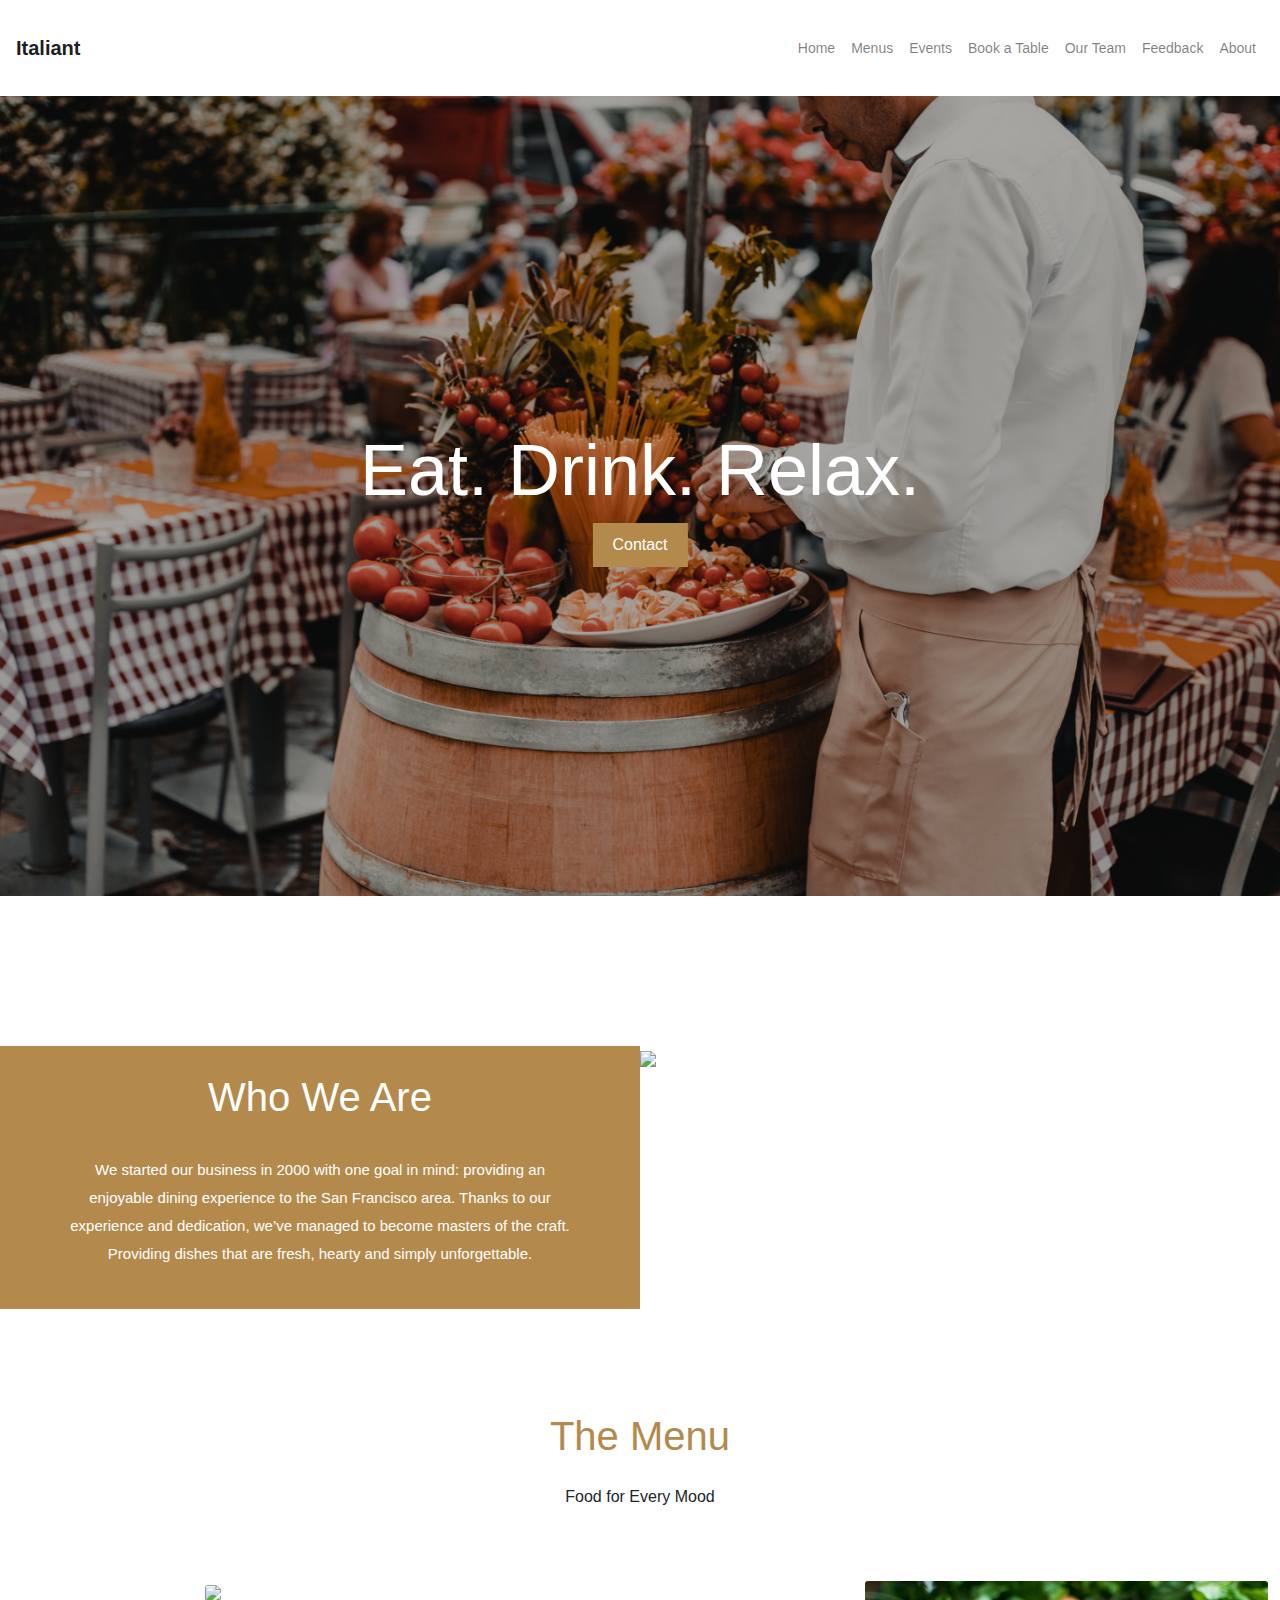
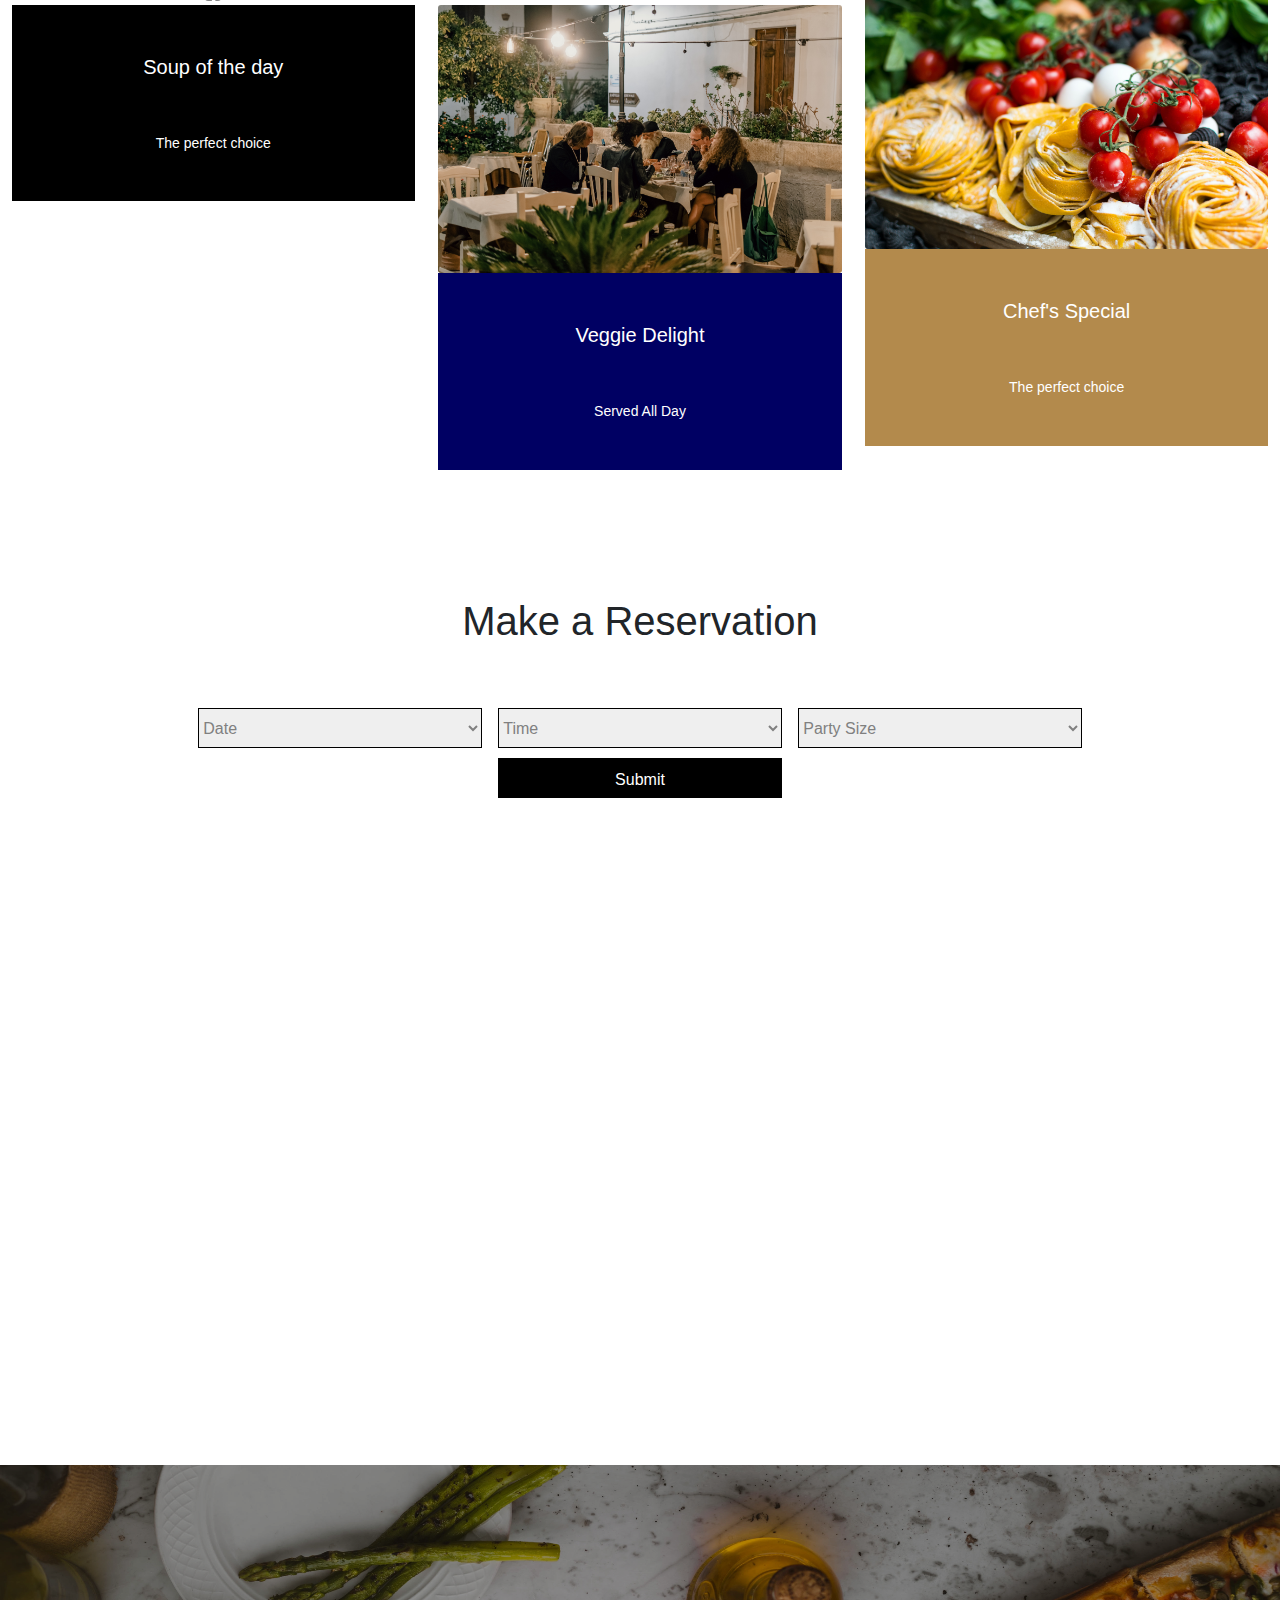
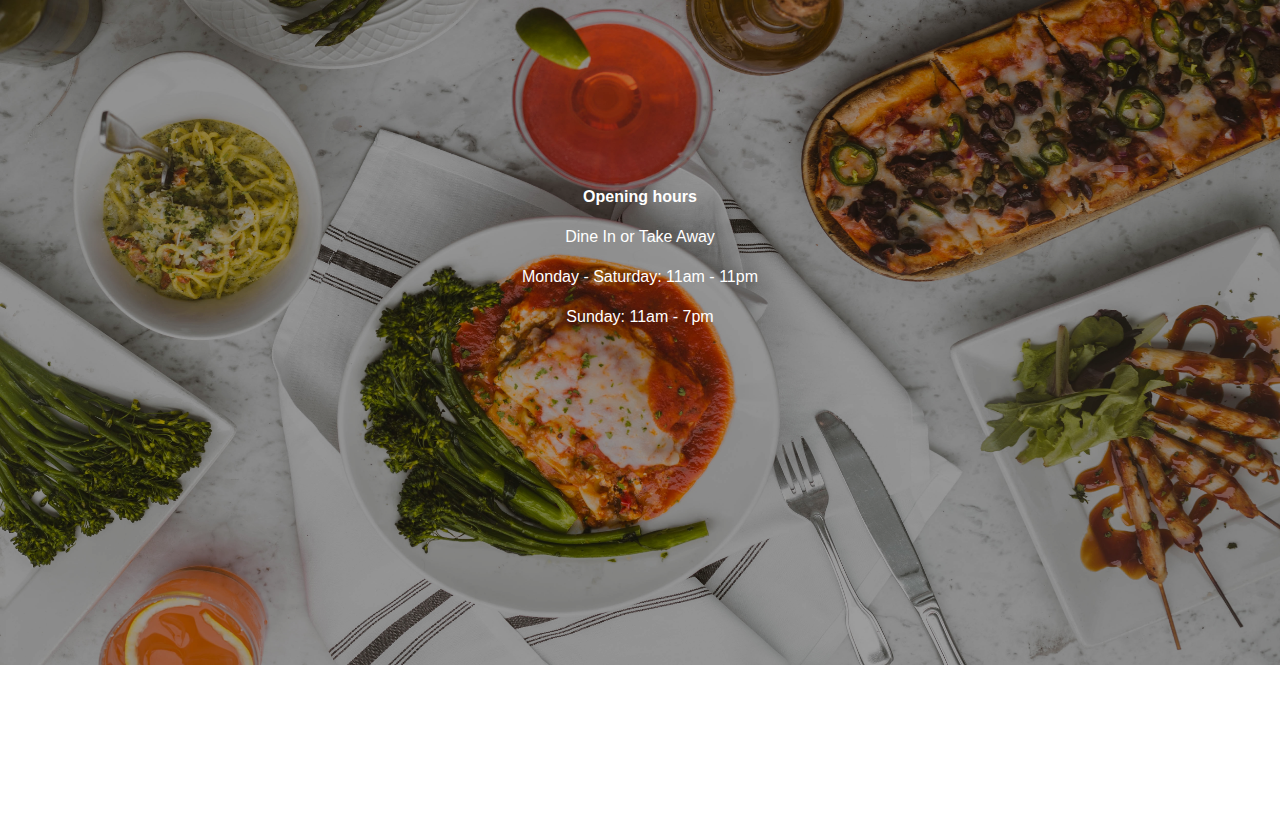
==== index.html @ a0b931cf "commit" ====
<!DOCTYPE html>

<html>

<head>
    <meta charset="utf-8">
    <meta http-equiv="X-UA-Compatible" content="IE=edge">
    <title></title>
    <meta name="description" content="">
    <meta name="viewport" content="width=device-width, initial-scale=1">
    <link rel="stylesheet" href="https://pro.fontawesome.com/releases/v5.10.0/css/all.css"
        integrity="sha384-AYmEC3Yw5cVb3ZcuHtOA93w35dYTsvhLPVnYs9eStHfGJvOvKxVfELGroGkvsg+p" crossorigin="anonymous" />
    <link rel="stylesheet" href="https://stackpath.bootstrapcdn.com/bootstrap/4.3.1/css/bootstrap.min.css"
        integrity="sha384-ggOyR0iXCbMQv3Xipma34MD+dH/1fQ784/j6cY/iJTQUOhcWr7x9JvoRxT2MZw1T" crossorigin="anonymous">
    <link rel="stylesheet" href="./assets/css/style.css">
</head>

<body>
    <header>
        <nav class="navbar navbar-expand-lg navbar-light justify-content-between">
            <a class="navbar-brand font-weight-bold" href="./index.html">Italiant</a>
            <button class="navbar-toggler" type="button" data-toggle="collapse" data-target="#navbarNav"
                aria-controls="navbarNav" aria-expanded="false" aria-label="Toggle navigation">
                <span class="navbar-toggler-icon"></span>
            </button>
            <div class="collapse navbar-collapse" id="navbarNav">
                <ul class="navbar-nav">
                    <li class="nav-item">
                        <a class="nav-link" href="./index.html">Home</a>
                    </li>
                    <li class="nav-item">
                        <a class="nav-link" href="./menus.html">Menus</a>
                    </li>
                    <li class="nav-item">
                        <a class="nav-link" href="./events.html">Events</a>
                    </li>
                    <li class="nav-item">
                        <a class="nav-link" href="./booking.html">Book a Table</a>
                    </li>
                    <li class="nav-item">
                        <a class="nav-link" href="./team.html">Our Team</a>
                    </li>
                    <li class="nav-item">
                        <a class="nav-link" href="./feedback.html">Feedback</a>
                    </li>
                    <li class="nav-item">
                        <a class="nav-link" href="./about.html">About</a>
                    </li>
                </ul>
            </div>
        </nav>
    </header>

    <main>
        <section id="hero">
            <div class="container-relative">
                <img class="img-brightness-70" src="./assets/images/home_image.jpg" />
                <div class="container-absolute text-center">
                    <h1 class="text-white">Eat. Drink. Relax.</h1>
                    <button class="btn btn-gold">Contact</button>
                </div>
            </div>
        </section>

        <section id="about">
            <div class="row">
                <div class="col-10 col-md-6 card-text card-gold">
                    <div class="p-4">
                        <h2 class="card-text-title">who we are</h2>
                        <p class="card-text-paragraph">We started our business in 2000 with one goal in mind: providing
                            an
                            enjoyable dining
                            experience to the San Francisco area. Thanks to our experience and dedication, we’ve managed
                            to become masters of the craft. Providing dishes that are fresh, hearty and simply
                            unforgettable.
                        </p>
                    </div>
                </div>
                <div class="col-10 col-md-6">
                    <img src="./assets/images/pasta_man.jpg" />
                </div>
            </div>
        </section>

        <section id="menu">
            <div class="text-center">
                <h2 class="text-gold mb-4">the menu</h2>
                <h6 class="section-subtitle">Food for Every Mood</h6>
                <div class="row justify-content-between">
                    <div class="col-10 col-md-3">
                        <img class="card-img" src="./assets/images/pasta_man.jpg" />
                        <div class="card-details card-black">
                            <h5 class="card-title">Soup of the day</h5>
                            <h5 class="card-subtitle">The perfect choice</h5>
                        </div>
                    </div>
                    <div class="col-10 col-md-3 py-4">
                        <img class="card-img" src="./assets/images/veggie_delight.jpg" />
                        <div class="card-details card-blue">
                            <h5 class="card-title">Veggie Delight</h5>
                            <h5 class="card-subtitle">Served All Day</h5>
                        </div>
                    </div>
                    <div class="col-10 col-md-3">
                        <img class="card-img" src="./assets/images/chef_special.jpg" />
                        <div class="card-details card-gold">
                            <h5 class="card-title">Chef's Special</h5>
                            <h5 class="card-subtitle">The perfect choice</h5>
                        </div>
                    </div>
                </div>
            </div>
        </section>

        <section id="reservation">
            <div class="text-center">
                <h2>Make a Reservation</h2>
                <form class="row">
                    <select class="col-10 col-md-3">
                        <option>Date</option>
                    </select>
                    <select class="col-10 col-md-3">
                        <option>Time</option>
                        <option>12:00 AM</option>
                        <option>12:15 AM</option>
                        <option>12:30 AM</option>
                        <option>12:45 AM</option>
                        <option>1:00 AM</option>
                        <option>1:15 AM</option>
                        <option>1:30 AM</option>
                    </select>
                    <select class="col-10 col-md-3">
                        <option>Party Size</option>
                        <option>1 person</option>
                        <option>2 people</option>
                        <option>3 people</option>
                        <option>4 people</option>
                        <option>5 people</option>
                        <option>6 people</option>
                    </select>
                    <input class="btn btn-black col-10 col-md-3" type="submit">
                </form>
            </div>
        </section>

        <section id="map">
            <iframe
                src="https://www.google.com/maps/embed?pb=!1m18!1m12!1m3!1d193595.91477045277!2d-74.1197631850189!3d40.697403442183095!2m3!1f0!2f0!3f0!3m2!1i1024!2i768!4f13.1!3m3!1m2!1s0x89c24fa5d33f083b%3A0xc80b8f06e177fe62!2sNew%20York%2C%20Statele%20Unite%20ale%20Americii!5e0!3m2!1sro!2sro!4v1604232410374!5m2!1sro!2sro"
                width="100%" height="450" frameborder="0" style="border:0;" allowfullscreen="" aria-hidden="false"
                tabindex="0"></iframe>
        </section>

        <section id="program">
            <div class="container-relative">
                <img class="img-brightness-70" src="./assets/images/hours.jpg" />
                <div class="container-absolute text-center text-white">
                    <p class="font-weight-bold">Opening hours</p>
                    <p>Dine In or Take Away</p>
                    <p>Monday - Saturday: 11am - 11pm</p>
                    <p>Sunday: 11am - 7pm</p>
                </div>
            </div>
        </section>
    </main>

    <footer>
        <div class="pb-5">
            <div class="container-social-media">
                <i class="fab fa-facebook"></i>
                <i class="fab fa-instagram"></i>
                <i class="fab fa-twitter"></i>
            </div>
        </div>
    </footer>

    <script src="https://code.jquery.com/jquery-3.3.1.slim.min.js"
        integrity="sha384-q8i/X+965DzO0rT7abK41JStQIAqVgRVzpbzo5smXKp4YfRvH+8abtTE1Pi6jizo"
        crossorigin="anonymous"></script>
    <script src="https://cdnjs.cloudflare.com/ajax/libs/popper.js/1.14.7/umd/popper.min.js"
        integrity="sha384-UO2eT0CpHqdSJQ6hJty5KVphtPhzWj9WO1clHTMGa3JDZwrnQq4sF86dIHNDz0W1"
        crossorigin="anonymous"></script>
    <script src="https://stackpath.bootstrapcdn.com/bootstrap/4.3.1/js/bootstrap.min.js"
        integrity="sha384-JjSmVgyd0p3pXB1rRibZUAYoIIy6OrQ6VrjIEaFf/nJGzIxFDsf4x0xIM+B07jRM"
        crossorigin="anonymous"></script>
</body>

</html>
---- assets/css/style.css ----
body {
    margin: 0;
    padding: 0;
    max-width: 1700px;
    width: 100%;
    margin: 0 auto;
    box-sizing: border-box;
}

.col-10,
.col-md-6 {
    padding: 0px;
    margin: 0 auto;
    overflow: hidden;
}

.col-5 {
    flex: 0 0 49%;
    max-width: 49%;
}

section {
    margin-bottom: 100px;
}

.row {
    justify-content: center;
    margin: 0;
}

h1 {
    font-size: 36px;
    line-height: 1.25em;
}

h2 {
    line-height: 1.35em;
    font-size: 40px;
}

h4 {
    font-weight: 300;
    border-bottom: 2px solid black;
    margin-top: 10px;
    line-height: 3;
    font-size: 18px;
    max-width: 180px;
    width: 100%;
    margin: 0 auto;
}

h5 {
    color: white;
}

.text-gold {
    text-transform: capitalize;
    color: #b38a4c;
}

.text-black {
    color: black;
}

.section-subtitle {
    margin-bottom: 75px;
    font-weight: 400;
}

img {
    width: 100%;
}

.img-brightness-70 {
    filter: brightness(70%);
    max-height: 800px;
}

.img-600 {
    max-height: 600px;
}

.btn {
    border: none;
    outline: none;
    padding: 10px 20px;
    transition: 0.3s;
    color: white;
    border-radius: 0px;
}

.btn-gold {
    background-color: #b38a4c;
}

.btn-gold:hover {
    opacity: 0.8;
}

.btn-black {
    background-color: #000;
}

.card-text {
    display: flex;
    justify-content: center;
    align-items: center;
    flex-direction: column;
    text-align: center;
}

.card-gold {
    background-color: #b38a4c;
    color: white;
}

.card-gray {
    background-color: #eee;
}

.card-black {
    background-color: black;
}

.card-blue {
    background-color: rgb(0, 0, 99);
}

.card-text-title {
    text-transform: capitalize;
    margin-bottom: 2rem;
}

.card-text-paragraph {
    max-width: 500px;
    line-height: 1.875em;
    font-size: 15px;
}

header {
    padding: 20px 0;
}

.navbar-collapse {
    flex-grow: 0;
}

.nav-link {
    font-size: 14px;
}

#hero {
    margin-bottom: 150px;
}

.container-relative {
    position: relative;
}

.container-absolute {
    position: absolute;
    top: 50%;
    left: 50%;
    transform: translate(-50%, -50%);
}

.card-details p {
    line-height: 1.6;
    margin-top: 12px;
    margin-bottom: 25px;
}

#pizza,
#desserts {
    max-width: 800px;
    margin: 0 auto;
}

.card-container {
    margin-bottom: 50px;
}

.card-img-225 {
    height: 225px;
    width: 225px;
}

.card-img-400 {
    height: 400px;
}

.card-title {
    padding: 50px 0;
}

.card-subtitle {
    padding-bottom: 50px;
    font-weight: 300;
    font-size: 14px;
}

form {
    margin: 60px auto 0px auto !important;
    justify-content: space-between !important;
    align-items: center;
    max-width: 900px;
    width: 100%;
}

select,
input,
textarea {
    border: 1px solid black;
    color: gray;
    margin-bottom: 10px !important;
    padding: 0 15px;
}

select,
input {
    height: 40px;
}

input[type="email"],
textarea {
    width: 100%;
}

textarea {
    resize: none;
    height: 200px;
    padding-top: 5px;
}

input[type="submit"]:hover {
    color: white;
}

.container-social-media {
    display: flex;
    justify-content: center;
}

i {
    margin: 0px 10px;
}

#events {
    max-width: 1400px;
    width: 100%;
    margin: 0 auto 100px auto;
}

#reservation1 {
    margin: 200px 0;
}

.container-feedback-form {
    max-width: 600px;
    width: 100%;
    margin: 0 auto;
}

@media(min-width: 767px) {
    .col-md-3 {
        max-width: 31.5%;
        flex: 0 0 31.5%;
    }

    .col-md-5 {
        flex: 0 0 49%;
        max-width: 49%;
    }

    h1 {
        font-size: 72px;
    }
}
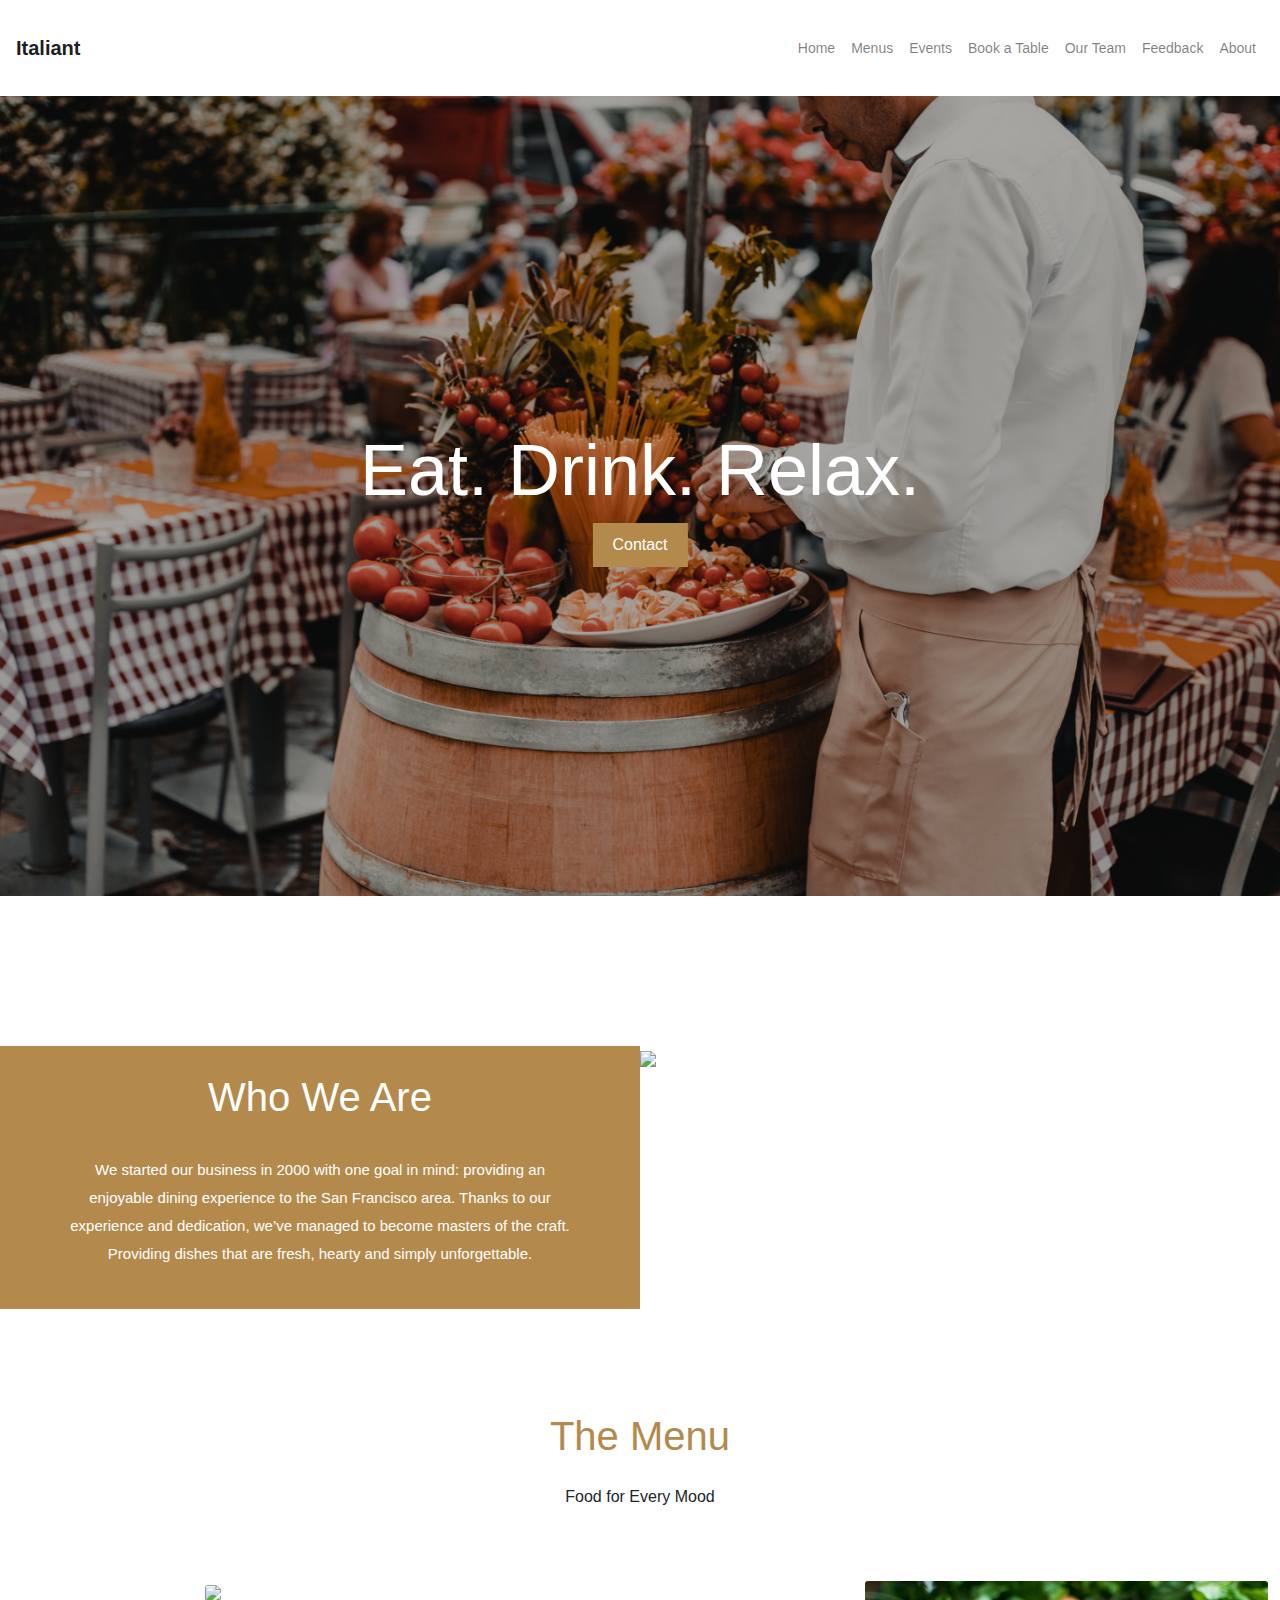
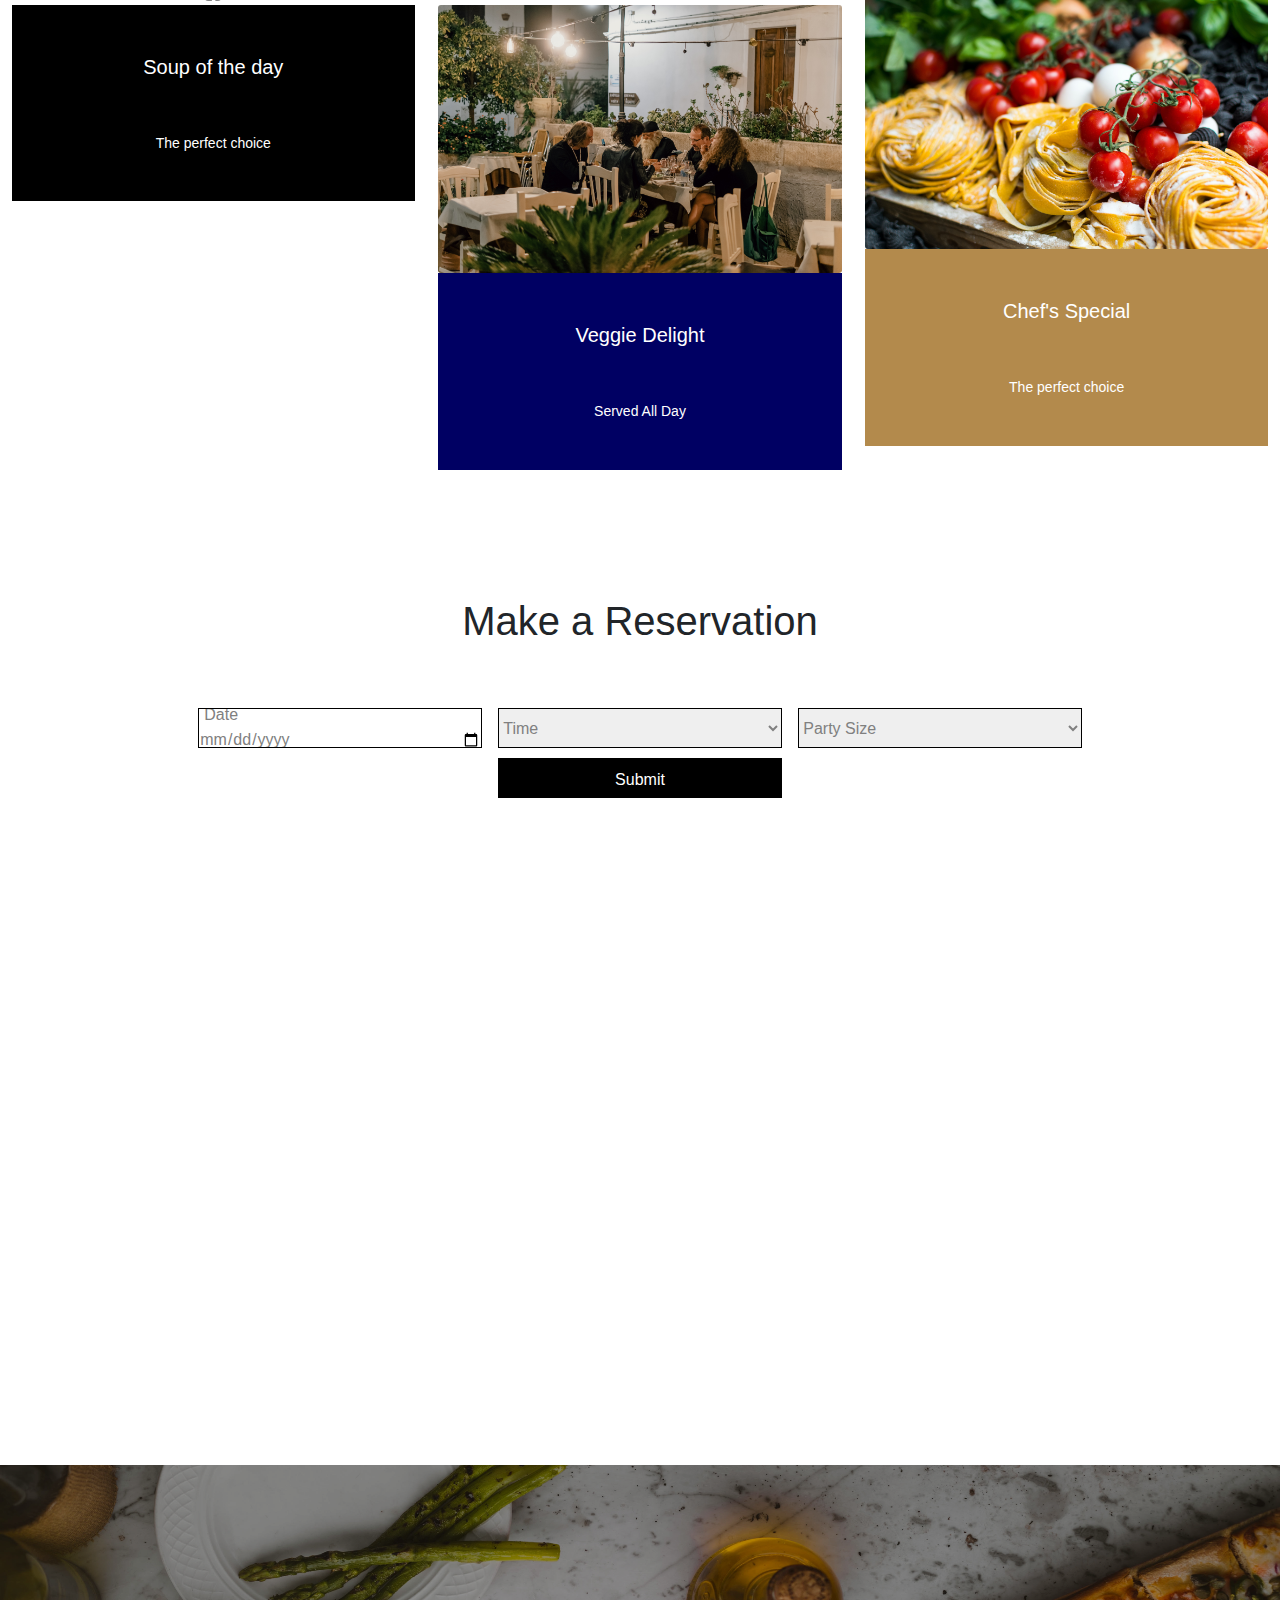
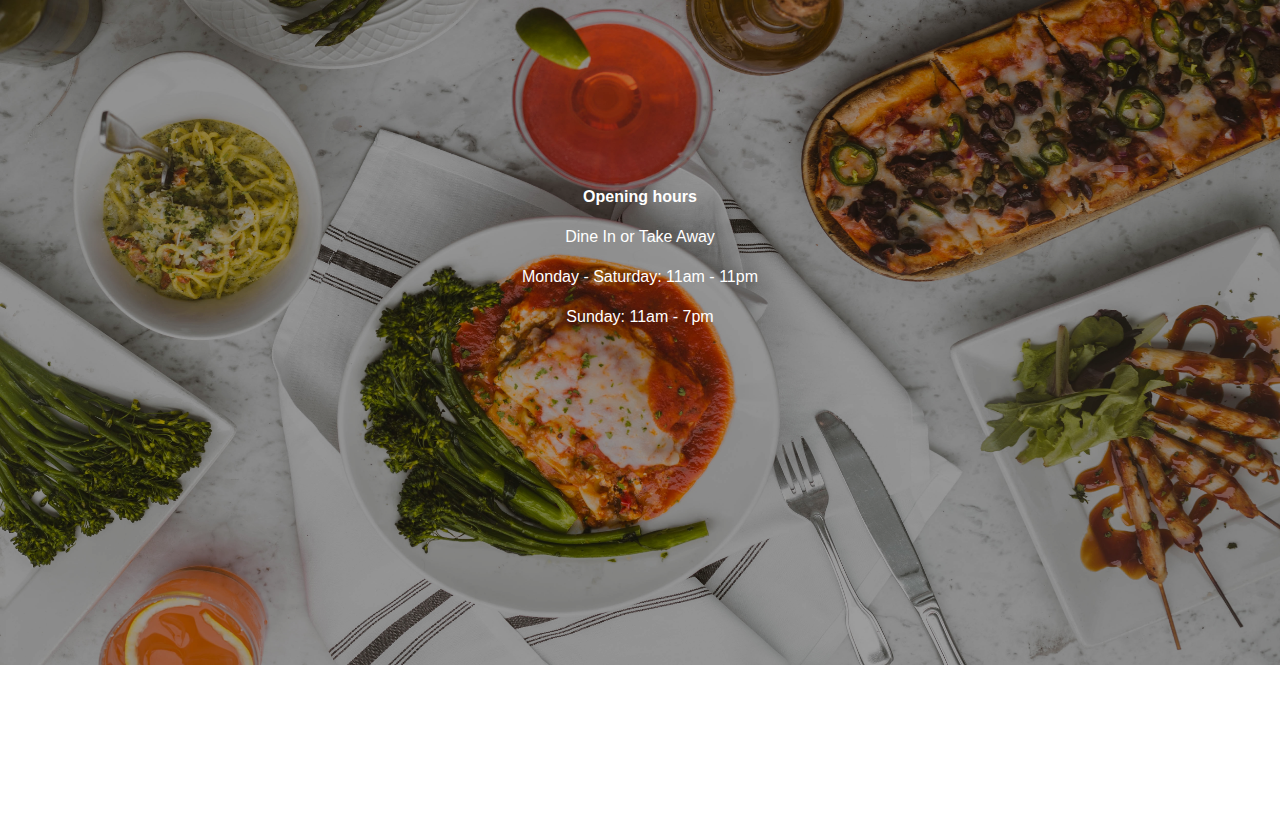
==== commit 394bc7c3: "commit" ====
--- a/index.html
+++ b/index.html
@@ -116,9 +116,7 @@
             <div class="text-center">
                 <h2>Make a Reservation</h2>
                 <form class="row">
-                    <select class="col-10 col-md-3">
-                        <option>Date</option>
-                    </select>
+                    <input type="date" name="date" class="datepicker col-10 col-md-3" placeholder="Date">
                     <select class="col-10 col-md-3">
                         <option>Time</option>
                         <option>12:00 AM</option>
@@ -182,6 +180,7 @@
     <script src="https://stackpath.bootstrapcdn.com/bootstrap/4.3.1/js/bootstrap.min.js"
         integrity="sha384-JjSmVgyd0p3pXB1rRibZUAYoIIy6OrQ6VrjIEaFf/nJGzIxFDsf4x0xIM+B07jRM"
         crossorigin="anonymous"></script>
+    <script src="./assets/js/script.js"></script>
 </body>
 
 </html>--- a/assets/css/style.css
+++ b/assets/css/style.css
@@ -226,6 +226,17 @@
     width: 100%;
 }
 
+input[type="date"]:before {
+    content: attr(placeholder) !important;
+    padding-left: 5px;
+    margin-right: 0.5em;
+}
+
+input[type="date"]:focus:before,
+input[type="date"]:valid:before {
+    content: "";
+}
+
 textarea {
     resize: none;
     height: 200px;
